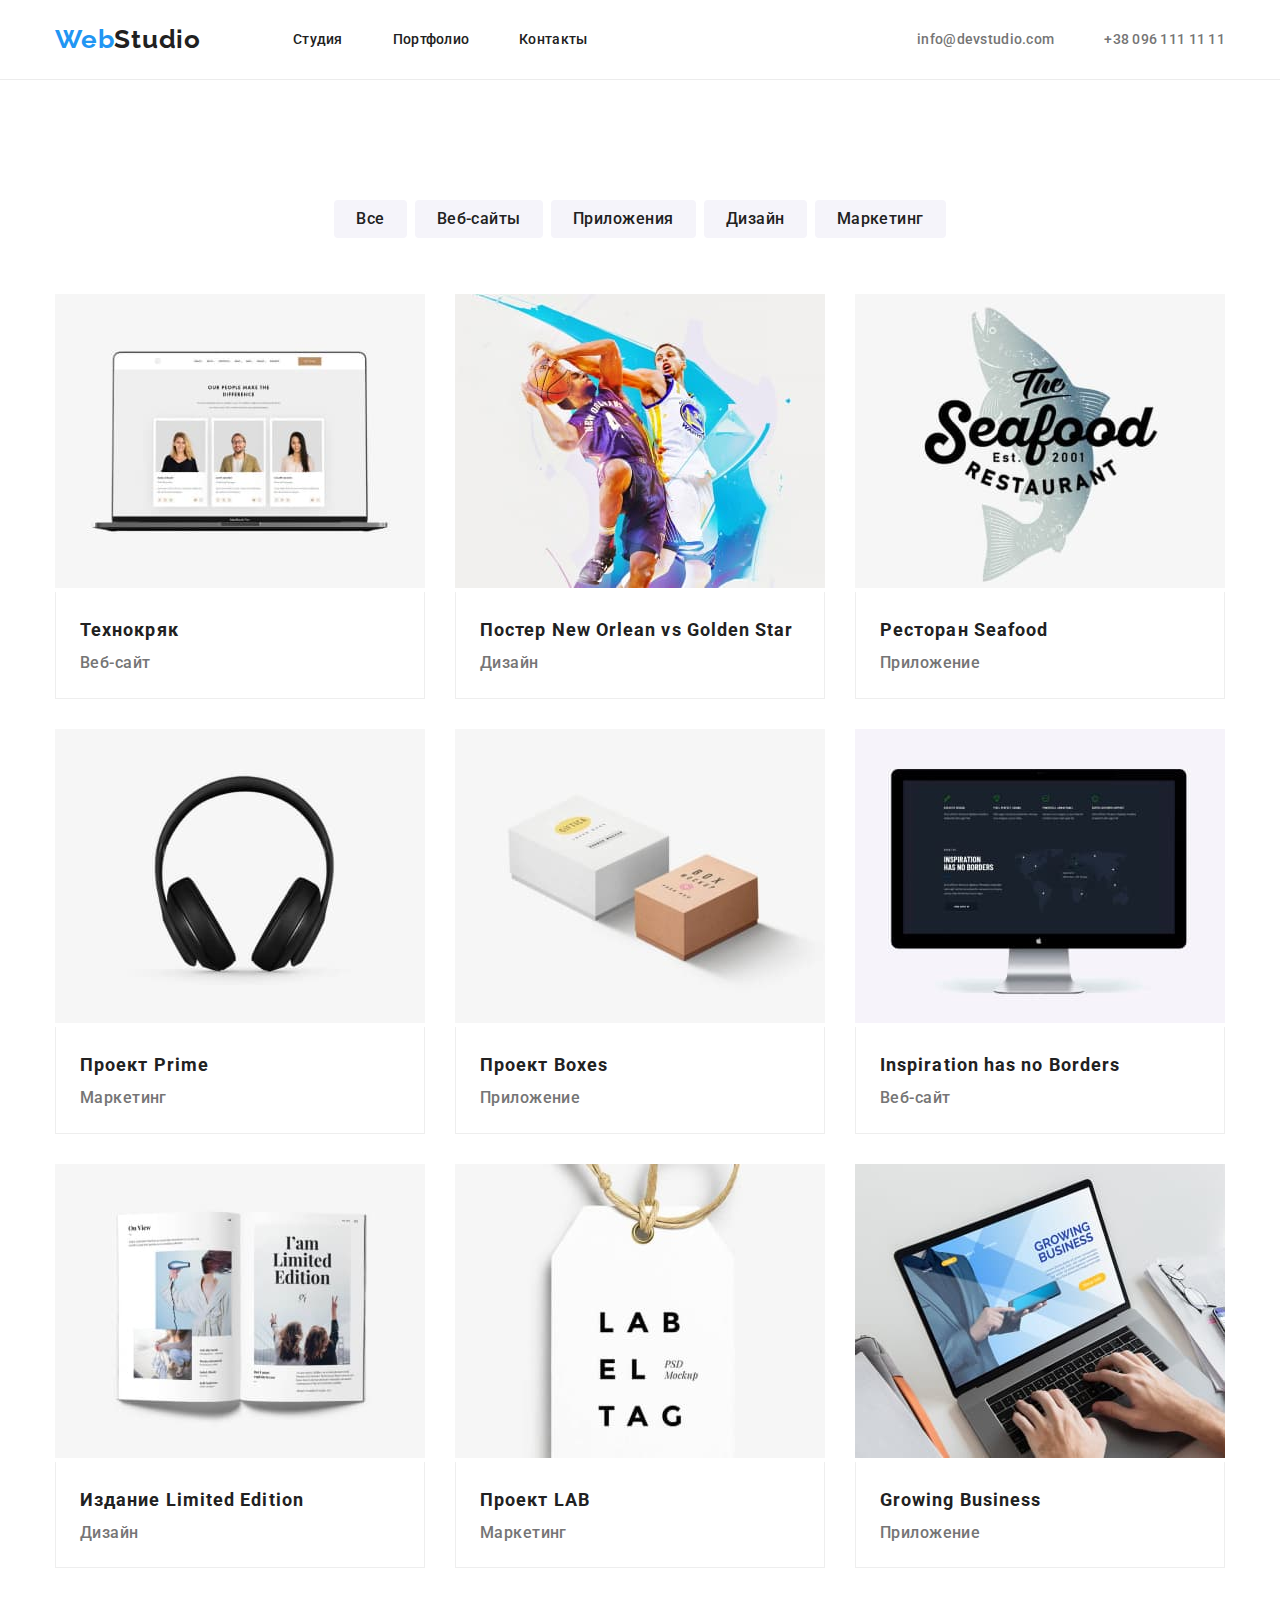
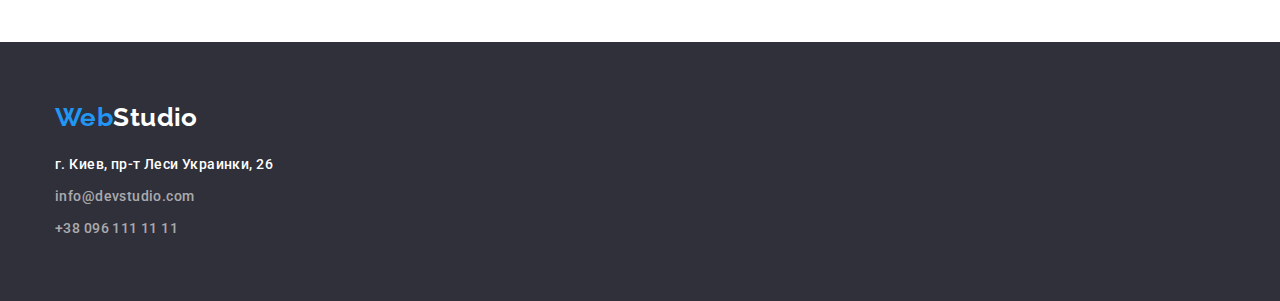
==== portfolio.html @ e168424d "ДЗ-4" ====
<!DOCTYPE html>
<html lang="ru">
<head>
    <meta charset="UTF-8">
    <meta name="viewport" content="width=device-width, initial-scale=1.0">
    <title>Document</title>
    <link rel="stylesheet" href="https://cdnjs.cloudflare.com/ajax/libs/modern-normalize/1.0.0/modern-normalize.min.css" />
    <link rel="stylesheet" href="https://fonts.googleapis.com/css2?family=Raleway:wght@700&family=Roboto:wght@400;500;700;900&display=swap"/>
    <link rel="preconnect" href="https://fonts.gstatic.com">
    <link rel="stylesheet" href="./css/styles.css">
</head>
<body>
    
    <!--Шапка-->
    <header>
        <div class="container">
            <a href="./index.html" class="logo-header">
                <span class="logo-header-web">Web</span>Studio
            </a>
            <nav>
                <ul class="nav-links">
                    <li class="nav-item"><a href="./index.html" class="link">Студия</a></li>
                    <li class="nav-item"><a href="./portfolio.html" class="link">Портфолио</a></li>
                    <li class="nav-item"><a href="#" class="link">Контакты</a></li>
                </ul>
            </nav>
    
            <ul class="contacts">
                <li class="contacts-item"><a href="mailto:info@devstudio.com"
                        class="link header-contacts">info@devstudio.com</a></li>
                <li class="contacts-item"><a href="telto:+380961111111" class="link header-contacts">+38 096 111 11 11</a>
                </li>
            </ul>
        </div>
    </header>
    
    <main>
        
    <section class="section">
        <div class="container">
        <h1 class="h1-none">Наши Web продукты</h1>
        <ul class="buttons">
            <li><button type="button" class="buttons-touch">Все</button></li>
            <li><button type="button" class="buttons-touch">Веб-сайты</button></li>
            <li><button type="button" class="buttons-touch">Приложения</button></li>
            <li><button type="button" class="buttons-touch">Дизайн</button></li>
            <li><button type="button" class="buttons-touch">Маркетинг</button></li>
        </ul>      

        <ul class="list">
            <li>
                <a class="list-a" href="">
                <img src="./img/reduced/imgportfolio1.jpg" alt="Работающий ноутбук">
                <div>
                    <h2>Технокряк</h2>
                    <p>Веб-сайт</p>
                </div>
                </a>
            </li>
            
            <li>
                <a class="list-a" href="">
                <img src="./img/reduced/imgportfolio2.jpg" alt="Два баскетболиста">
                <div>
                    <h2>Постер New Orlean vs Golden Star</h2>
                    <p>Дизайн</p>
                </div>
                </a>
            </li>
                       
            <li>
                <a class="list-a" href="">
                <img src="./img/reduced/imgportfolio3.jpg" alt="Логотип ресторана">
                <div>
                    <h2>Ресторан Seafood</h2>
                    <p>Приложение</p>
                </div>
                </a>
            </li>

            <li>
                <a class="list-a" href="">
                <img src="./img/reduced/imgportfolio4.jpg" alt="Наушники">
                <div>
                    <h2>Проект Prime</h2>
                    <p>Маркетинг</p>
                </div>
                </a>
            </li>
            

            <li>
                <a class="list-a" href="">
                <img src="./img/reduced/imgportfolio5.jpg" alt="Две коробки">
                <div>
                    <h2>Проект Boxes</h2>
                    <p>Приложение</p>
                </div>
                </a>
            </li>
            
            <li>
                <a class="list-a" href="">
                <img src="./img/reduced/imgportfolio6.jpg" alt="Монитор">
                <div>
                    <h2>Inspiration has no Borders</h2>
                    <p>Веб-сайт</p>
                </div>
                </a>
            </li>
            
            <li>
                <a class="list-a" href="">
                <img src="./img/reduced/imgportfolio7.jpg" alt="Открытая книга">
                <div>
                    <h2>Издание Limited Edition</h2>
                    <p>Дизайн</p>
                </div>
                </a>
            </li>
           
            <li>
                <a class="list-a" href="">
                <img src="./img/reduced/imgportfolio8.jpg" alt="Бирка LAB EL TAG">
                <div>
                    <h2>Проект LAB</h2>
                    <p>Маркетинг</p>
                </div>
                </a>
            </li>
            
            <li>
                <a class="list-a" href="">
                <img src="./img/reduced/imgportfolio9.jpg" alt="Кто-то работает за ноутбуком">
                <div>
                    <h2>Growing Business</h2>
                    <p>Приложение</p>
                </div>
                </a>
            </li>
        </ul>
        </div>
    </section>
    
    </main>

    <footer>
        <div class="container">
        <address>
            <a href="./index.html" class="logo-footer">
                Web<span class="logo-footer-studio">Studio</span>
            </a>
            <ul class="address-ul">
                <li><span class="footer-addres">г. Киев, пр-т Леси Украинки, 26</span></li>
                <li><a href="mailto:info@devstudio.com" class="link footer-contacts">info@devstudio.com</a></li>
                <li><a href="telto:+380961111111" class="link footer-contacts">+38 096 111 11 11</a></li>
            </ul>
        </address>
        </div>
    </footer>
    
</body>

</html>
---- css/styles.css ----
:root {
  --color-1: #212121;
  --color-2: #ffffff;
  --color-3: #757575;
  --color-4: #2196f3;
  --color-5: #afb1b8;
}

.container {
  width: 1200px;
  margin-right: auto;
  margin-left: auto;
  padding-right: 15px;
  padding-left: 15px;
}

ul {
  padding: 0px;
  margin: 0px;
}

li {
  list-style: none;
}

a {
  text-decoration: none;
}

h1,
h2,
h3 {
  margin-top: 0px;
  margin-bottom: 0px;
}

body {
  font-family: Roboto;
  font-weight: 500;
  font-size: 14px;
  line-height: 1.14;
  letter-spacing: 0.03em;

  color: var(--color-1);
}

main > section {
  padding-bottom: 94px;
}

main > .instrument,
.our-team {
  padding-top: 94px;
}

header {
  display: flex;
  height: 80px;
  font-size: 14px;
  letter-spacing: 0.02em;
  background: var(--color-2);
  border-bottom: 1px solid #ececec;
}

header > .container {
  display: flex;
  align-items: center;
}

.logo-header {
  display: flex;
  margin-right: 93px;

  width: 145px;
  height: 31px;
  color: var(--color-1);
  font-family: Raleway;
  font-weight: bold;
  text-decoration: none;
  font-size: 26px;
  line-height: 1.19;
  letter-spacing: 0.03em;
}

.logo-header-web {
  color: var(--color-4);
}

.nav-links {
  display: flex;
}

.nav-item {
  padding-top: 32px;
  padding-bottom: 32px;
}
.nav-item:not(:last-child) {
  margin-right: 50px;
}

.contacts {
  display: flex;
  margin-left: auto;
}

.contacts-item {
  padding-top: 32px;
  padding-bottom: 32px;
  text-align: center;
  align-items: center;
  justify-content: center;
  fill: var(--color-5);
}

.contacts-item svg {
  margin-right: 10px;
}

.contacts-item:not(:last-child) {
  margin-right: 50px;
}

.link {
  color: var(--color-1);
  text-decoration: none;
}

.header-contacts {
  letter-spacing: 0.02em;
  color: var(--color-3);
}

.link:hover,
.link:focus {
  color: var(--color-4);
  fill: var(--color-4);
}

h1 {
  font-weight: 900;
  font-size: 44px;
  line-height: 1.36;

  letter-spacing: 0.06em;
  text-transform: uppercase;
  color: var(--color-2);
}

.hero {
  background-color: #c4c4c4;
  background: rgba(47, 48, 58, 0.4);
  background-image: url("../img/img-hero.png");
  background-repeat: no-repeat;
  background-position: center;

  padding-top: 200px;
  padding-bottom: 200px;
}

.hero div > h1 {
  display: block;
  text-align: center;
  align-items: center;
  margin: auto;

  width: 696px;
  height: 120px;
}

.hero-button {
  display: flex;
  border-style: none;
  outline: none;
  padding: 10px 32px;

  background: var(--color-4);
  box-shadow: 0px 4px 4px rgba(0, 0, 0, 0.15);
  border-radius: 4px;
  cursor: pointer;
  margin: auto;
}

.hero-button-text {
  font-weight: bold;
  font-size: 16px;
  line-height: 1.87;
  margin: auto;
  display: flex;
  align-items: center;
  text-align: center;
  letter-spacing: 0.06em;
  color: var(--color-2);
}

.instruments-none {
  visibility: hidden;
}

.instruments {
  display: flex;
}

.instruments > .instruments-list:not(:last-child) {
  margin-right: 30px;
}

.instruments-list > svg {
  display: flex;
  width: 70px;
  height: 70px;
  margin: 25px auto;
}

.instruments-h3 {
  font-family: Roboto;
  width: 270px;
  font-weight: bold;
  margin-top: 30px;
  font-size: 14px;
  line-height: 1.14;
  letter-spacing: 0.03em;
  text-transform: uppercase;
}

.instruments-text {
  width: 270px;
  line-height: 1.71;
  color: var(--color-3);
}

/* Чем занимаемся */
.our-work-list {
  display: flex;
}

.our-work-h2 {
  margin-bottom: 50px;

  font-weight: bold;
  font-size: 36px;
  line-height: 1.17;
  text-align: center;
}

.our-work-list > li:not(:last-child) {
  margin-right: 30px;
}

/* Наша команда */
.our-team {
  font-size: 16px;
  line-height: 1.19;
}

.our-team-h2 {
  margin-bottom: 50px;
  font-weight: bold;
  font-size: 36px;
  line-height: 1.17;
  text-align: center;
}

.professional {
  display: flex;
}

.professional > li {
  width: 270px;
  background: var(--color-2);
  box-shadow: 0px 1px 3px rgba(0, 0, 0, 0.12), 0px 1px 1px rgba(0, 0, 0, 0.14),
    0px 2px 1px rgba(0, 0, 0, 0.2);
  border-radius: 0px 0px 4px 4px;
}

.professional > li:not(:last-child) {
  margin-right: 30px;
}

.professional > li > img {
  margin-bottom: 30px;
}

.our-team-h3 {
  text-align: center;
  margin-bottom: 10px;
  font-size: 16px;
  font-weight: 500;
}

.our-team-p {
  text-align: center;
  color: var(--color-3);
}

.social-network {
  display: flex;
  justify-content: center;
  margin-bottom: 30px;
}

.social-network > li:not(:last-child) {
  margin-right: 10px;
}

.social-network-link {
  display: inline-flex;
  justify-content: center;
  align-items: center;
  width: 44px;
  height: 44px;
  border-radius: 50%;
  color: var(--color-5);
  background-color: var(--color-2);
}

.social-network-link:hover,
.social-network-link:focus {
  background-color: var(--color-4);
  color: var(--color-2);
}

.social-network-icon {
  width: 20px;
  height: 20px;

  fill: currentColor;
}

/* Постоянные клиенты */
.cliets {
  display: flex;
}
.cliets-h2 {
  font-style: normal;
  font-weight: bold;
  margin-bottom: 50px;
  font-size: 36px;
  line-height: 1.17;
  text-align: center;
}

.clients-link {
  display: flex;
  width: 170px;
  height: 90px;
  justify-content: center;
  align-items: center;

  fill: var(--color-5);
  border: 1px solid var(--color-5);
  border-radius: 4px;
}

.clients-link:hover,
.clients-link:focus {
  color: var(--color-4);
  fill: var(--color-4);
  border-color: var(--color-4);
}

.cliets > li:not(:last-child) {
  margin-right: 30px;
}

footer {
  background: #2f303a;
  padding-top: 60px;
  padding-bottom: 60px;
}

footer > .container {
  display: flex;
}

address {
  display: block;
}

.address-ul {
  margin-top: 20px;
}

.address-ul > li:not(:last-child) {
  margin-bottom: 8px;
}

.logo-footer {
  color: var(--color-4);
  font-family: Raleway;
  font-style: normal;
  text-decoration: none;
  font-weight: bold;
  font-size: 26px;
  line-height: 1.19;
}

.logo-footer-studio {
  color: var(--color-2);
}

.footer-addres {
  font-style: normal;
  line-height: 1.71;
  color: var(--color-2);
}

.footer-contacts {
  font-style: normal;
  line-height: 1.71;
  letter-spacing: 0.03em;
  color: rgba(255, 255, 255, 0.6);
}

.footer-sn {
  display: block;
  margin-left: 70px;
}

.footer-h3 {
  margin-bottom: 20px;
  color: var(--color-2);
}

.footer-sn a {
  color: var(--color-2);
  background-color: rgba(255, 255, 255, 0.1);
}

button {
  font-family: inherit;
}

/* portfolio start */

.section {
  padding-top: 114px;
  padding-bottom: 74px;
}

.h1-none {
  display: none;
}

.buttons > li:not(:last-child) {
  margin-right: 8px;
}

.buttons {
  display: flex;
  outline: transparent;
  justify-content: center;
  margin-top: 6px;
  margin-bottom: 56px;
  color: var(--color-1);
  line-height: 1.62;
}

.buttons-touch {
  font-weight: 500;
  font-size: 16px;
  line-height: 1.62;

  text-align: center;
  letter-spacing: 0.03em;

  padding: 6px 22px;
  border-radius: 4px;
  border: none;
  color: var(--color-1);
  background: #f5f4fa;
}

.buttons-touch:hover {
  background: var(--color-4);
  box-shadow: 0px 3px 1px rgba(0, 0, 0, 0.1), 0px 1px 2px rgba(0, 0, 0, 0.08),
    0px 2px 2px rgba(0, 0, 0, 0.12);
  border-radius: 4px;
  border: none;
  color: var(--color-2);
}

.list {
  display: flex;
  flex-wrap: wrap;
}

.list div {
  width: 370px;
  background: var(--color-2);
  border-right: 1px solid #eeeeee;
  border-bottom: 1px solid #eeeeee;
  border-left: 1px solid #eeeeee;
  margin: 0 30px 30px 0;
}

.list-a {
  display: block;
}

.list-a:hover,
.list-a:focus {
  box-shadow: 0px 1px 1px rgba(0, 0, 0, 0.12), 0px 4px 4px rgba(0, 0, 0, 0.06),
    1px 4px 6px rgba(0, 0, 0, 0.16);
}

.list img {
  margin: 0;
}

.list div {
  margin: 0;
  padding: 20px 24px;
}

.list h2 {
  margin: 0;
  font-size: 18px;
  line-height: 2;
  letter-spacing: 0.06em;
  color: var(--color-1);
}

.list p {
  margin: 0;
  font-size: 16px;
  line-height: 1.87;
  color: var(--color-3);
}

.list > li {
  margin: 0 30px 30px 0;
}

.list > li:nth-child(3n) {
  margin-right: 0;
}
.list > li:nth-last-child(-n + 3) {
  margin-bottom: 0;
}

/* portfolio end */
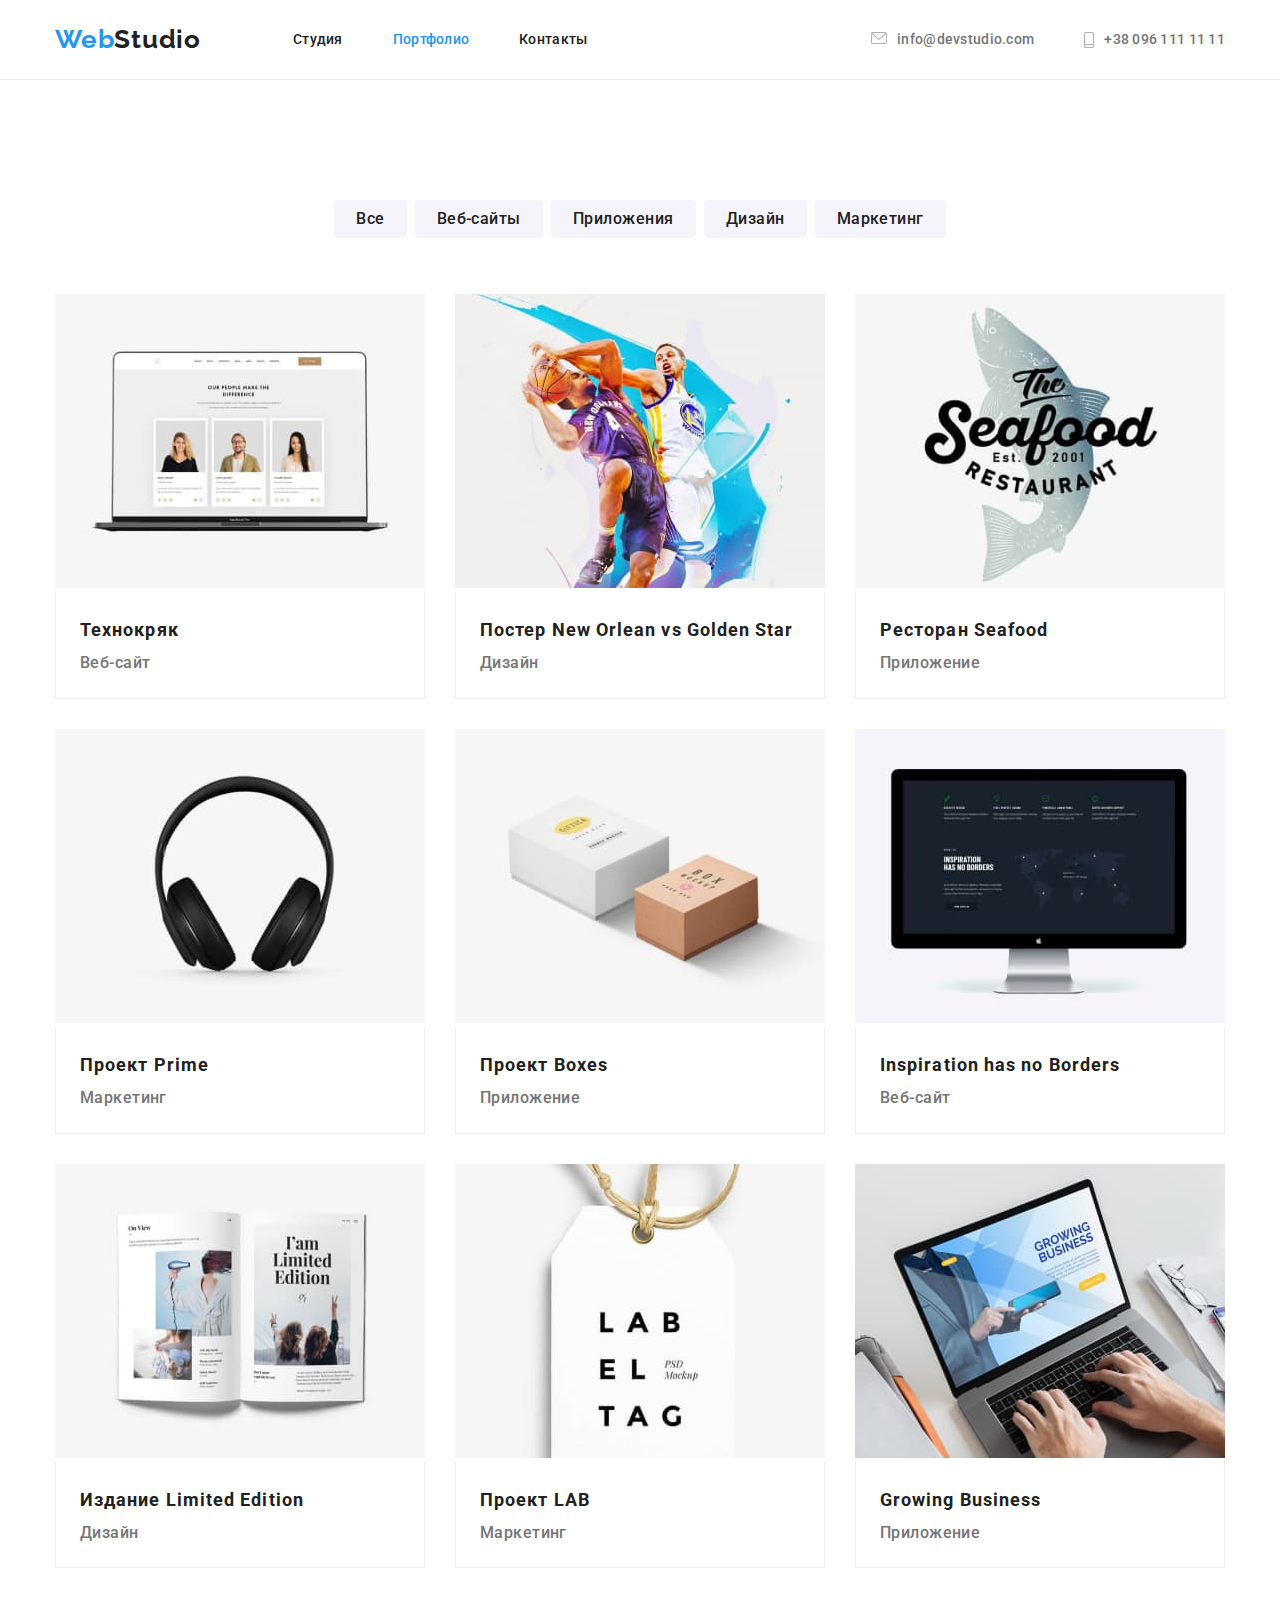
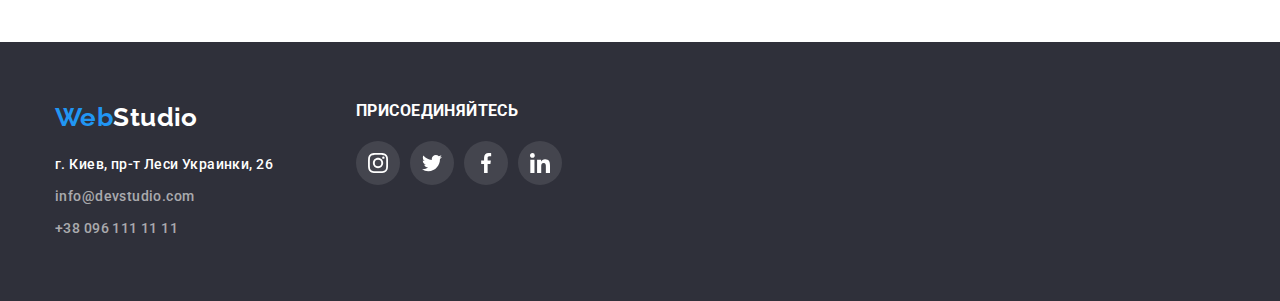
==== commit 5c7eec93: "ДЗ-4(1)" ====
--- a/portfolio.html
+++ b/portfolio.html
@@ -19,16 +19,26 @@
             </a>
             <nav>
                 <ul class="nav-links">
-                    <li class="nav-item"><a href="./index.html" class="link">Студия</a></li>
-                    <li class="nav-item"><a href="./portfolio.html" class="link">Портфолио</a></li>
-                    <li class="nav-item"><a href="#" class="link">Контакты</a></li>
+                    <li class="nav-li"><a href="./index.html" class="link nav-item">Студия</a></li>
+                    <li class="nav-li"><a href="./portfolio.html" class="link nav-item active">Портфолио</a></li>
+                    <li class="nav-li"><a href="#" class="link nav-item">Контакты</a></li>
                 </ul>
             </nav>
     
             <ul class="contacts">
-                <li class="contacts-item"><a href="mailto:info@devstudio.com"
-                        class="link header-contacts">info@devstudio.com</a></li>
-                <li class="contacts-item"><a href="telto:+380961111111" class="link header-contacts">+38 096 111 11 11</a>
+                <li class="contacts-item">
+                    <a href="mailto:info@devstudio.com" class="link header-contacts">
+                        <svg width="16" height="12">
+                            <use href="./img/icon.svg#icon-envelope"></use>
+                        </svg>
+                        info@devstudio.com</a>
+                </li>
+                <li class="contacts-item">
+                    <a href="telto:+380961111111" class="link header-contacts">
+                        <svg width="10" height="16">
+                            <use href="./img/icon.svg#icon-smartphone"></use>
+                        </svg>
+                        +38 096 111 11 11</a>
                 </li>
             </ul>
         </div>
@@ -146,16 +156,49 @@
 
     <footer>
         <div class="container">
-        <address>
-            <a href="./index.html" class="logo-footer">
-                Web<span class="logo-footer-studio">Studio</span>
-            </a>
-            <ul class="address-ul">
-                <li><span class="footer-addres">г. Киев, пр-т Леси Украинки, 26</span></li>
-                <li><a href="mailto:info@devstudio.com" class="link footer-contacts">info@devstudio.com</a></li>
-                <li><a href="telto:+380961111111" class="link footer-contacts">+38 096 111 11 11</a></li>
-            </ul>
-        </address>
+            <address>
+                <a href="./index.html" class="logo-footer">
+                    Web<span class="logo-footer-studio">Studio</span>
+                </a>
+                <ul class="address-ul">
+                    <li><span class="footer-addres">г. Киев, пр-т Леси Украинки, 26</span></li>
+                    <li><a href="mailto:info@devstudio.com" class="link footer-contacts">info@devstudio.com</a></li>
+                    <li><a href="telto:+380961111111" class="link footer-contacts">+38 096 111 11 11</a></li>
+                </ul>
+            </address>
+            <div class="footer-sn">
+                <h3 class="footer-h3">присоединяйтесь</h3>
+                <ul class="social-network">
+                    <li>
+                        <a class="social-network-link" href="">
+                            <svg class="social-network-icon">
+                                <use href="./img/icon.svg#icon-instagram"></use>
+                            </svg>
+                        </a>
+                    </li>
+                    <li>
+                        <a class="social-network-link" href="">
+                            <svg class="social-network-icon">
+                                <use href="./img/icon.svg#icon-twitter"></use>
+                            </svg>
+                        </a>
+                    </li>
+                    <li>
+                        <a class="social-network-link" href="">
+                            <svg class="social-network-icon">
+                                <use href="./img/icon.svg#icon-facebook"></use>
+                            </svg>
+                        </a>
+                    </li>
+                    <li>
+                        <a class="social-network-link" href="">
+                            <svg class="social-network-icon">
+                                <use href="./img/icon.svg#icon-linkedin"></use>
+                            </svg>
+                        </a>
+                    </li>
+                </ul>
+            </div>
         </div>
     </footer>
     
--- a/css/styles.css
+++ b/css/styles.css
@@ -94,38 +94,38 @@
   padding-top: 32px;
   padding-bottom: 32px;
 }
-.nav-item:not(:last-child) {
-  margin-right: 50px;
-}
-
-.contacts {
-  display: flex;
-  margin-left: auto;
-}
-
-.contacts-item {
-  padding-top: 32px;
-  padding-bottom: 32px;
-  text-align: center;
-  align-items: center;
-  justify-content: center;
-  fill: var(--color-5);
-}
-
-.contacts-item svg {
-  margin-right: 10px;
-}
-
-.contacts-item:not(:last-child) {
-  margin-right: 50px;
-}
 
 .link {
   color: var(--color-1);
   text-decoration: none;
 }
 
+.nav-li:not(:last-child) {
+  margin-right: 50px;
+}
+
+.contacts {
+  display: flex;
+  margin-left: auto;
+}
+
+.contacts-item {
+  align-items: center;
+  fill: var(--color-5);
+}
+
+.contacts-item svg {
+  margin-right: 10px;
+}
+
+.contacts-item:not(:last-child) {
+  margin-right: 50px;
+}
+
 .header-contacts {
+  display: flex;
+  padding-top: 32px;
+  padding-bottom: 32px;
   letter-spacing: 0.02em;
   color: var(--color-3);
 }
@@ -134,6 +134,10 @@
 .link:focus {
   color: var(--color-4);
   fill: var(--color-4);
+}
+
+.active {
+  color: var(--color-4);
 }
 
 h1 {
@@ -156,6 +160,12 @@
   padding-top: 200px;
   padding-bottom: 200px;
 }
+.hero-h1 {
+  max-width: 700px;
+  margin-right: auto;
+  margin-left: auto;
+  margin-bottom: 30px;
+}
 
 .hero div > h1 {
   display: block;
@@ -169,8 +179,8 @@
 
 .hero-button {
   display: flex;
-  border-style: none;
-  outline: none;
+  border: none;
+  /* outline: none; */
   padding: 10px 32px;
 
   background: var(--color-4);
@@ -370,10 +380,12 @@
 
 footer > .container {
   display: flex;
+  text-align: baseline;
 }
 
 address {
   display: block;
+  min-width: 231px;
 }
 
 .address-ul {
@@ -414,6 +426,7 @@
 .footer-sn {
   display: block;
   margin-left: 70px;
+  text-transform: uppercase;
 }
 
 .footer-h3 {
@@ -470,7 +483,8 @@
   background: #f5f4fa;
 }
 
-.buttons-touch:hover {
+.buttons-touch:hover,
+.buttons-touch:focus {
   background: var(--color-4);
   box-shadow: 0px 3px 1px rgba(0, 0, 0, 0.1), 0px 1px 2px rgba(0, 0, 0, 0.08),
     0px 2px 2px rgba(0, 0, 0, 0.12);
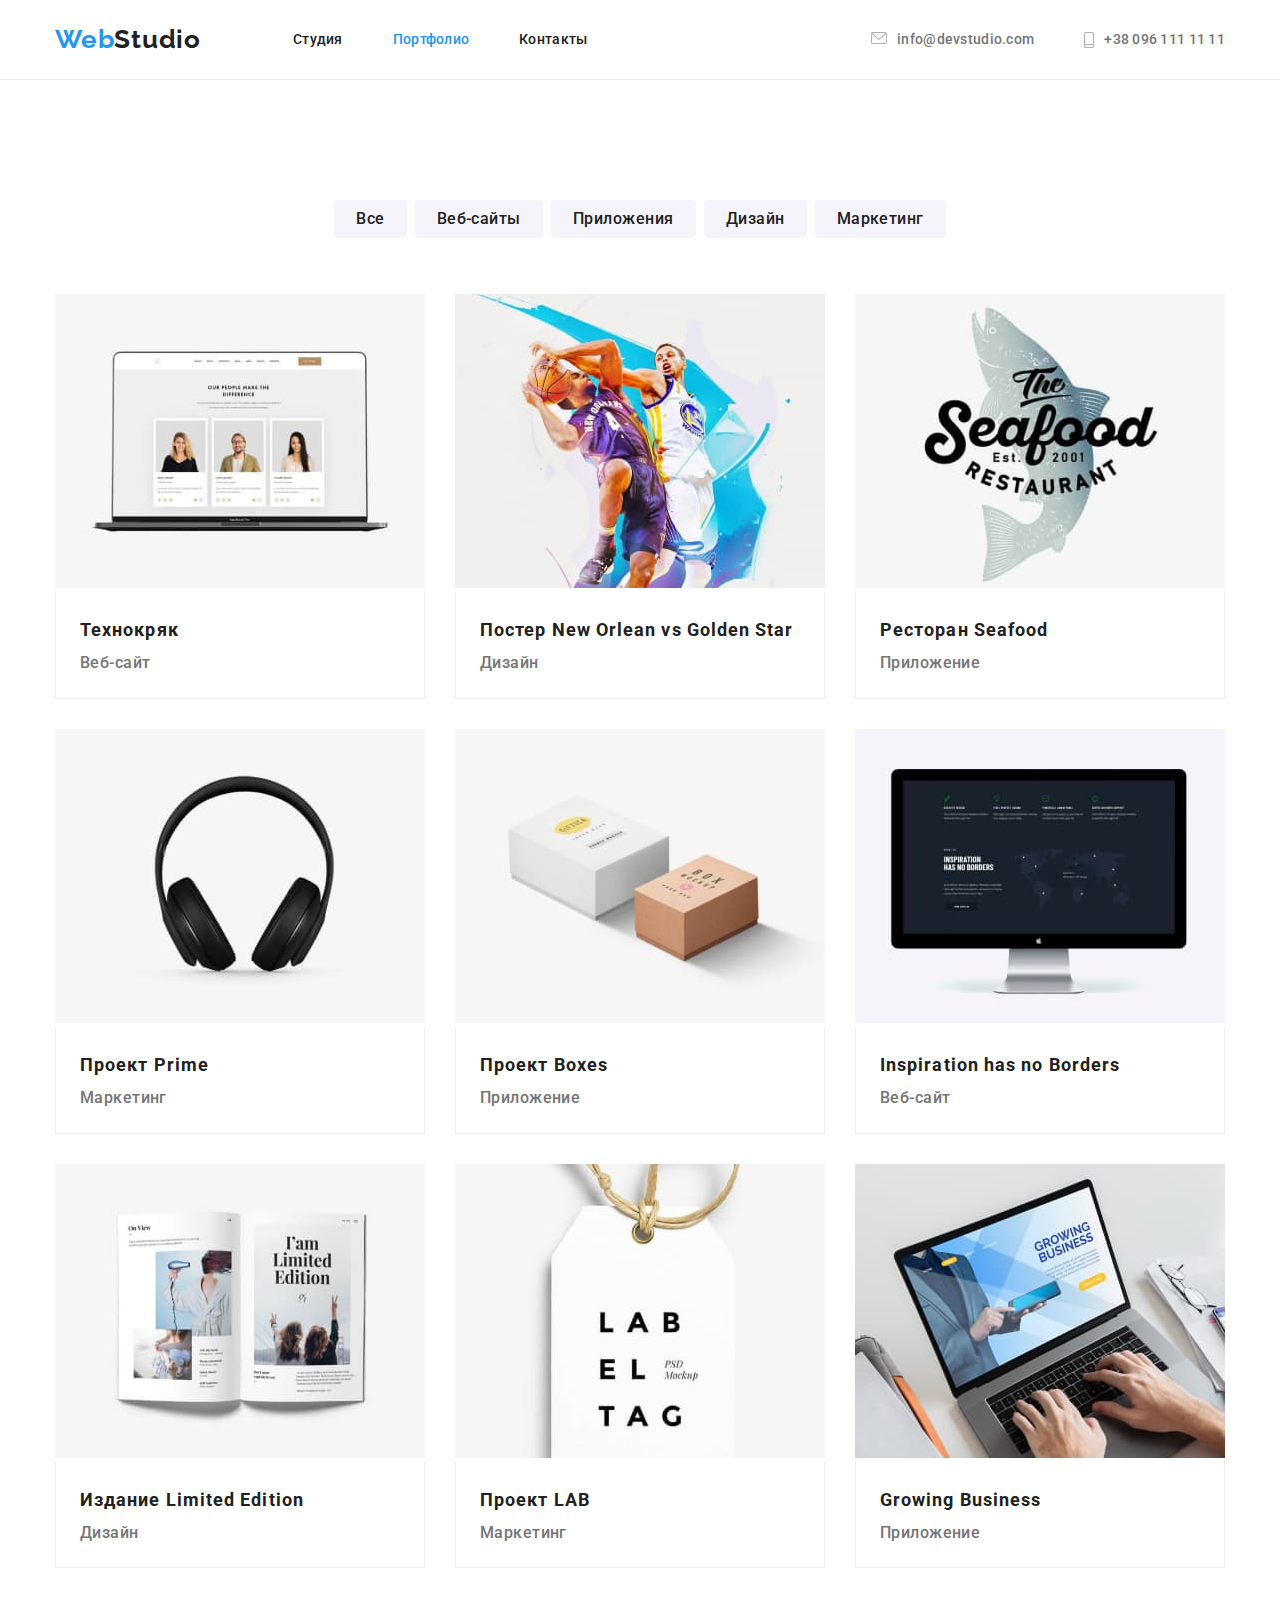
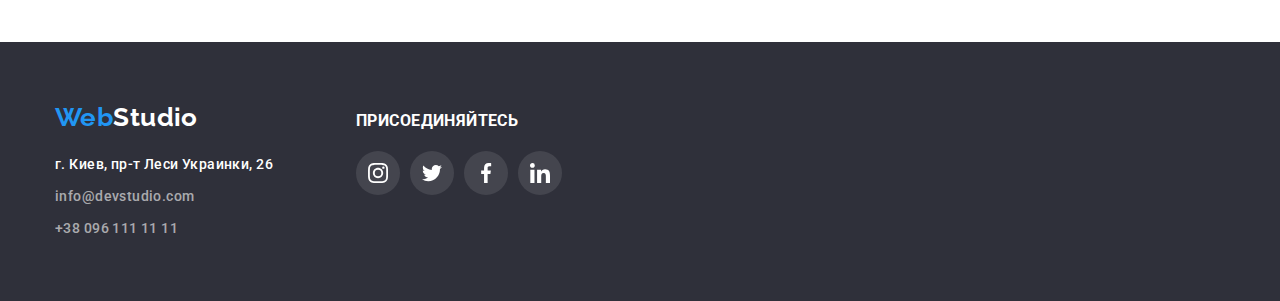
==== commit 477924ea: "ДЗ-4(2)" ====
--- a/portfolio.html
+++ b/portfolio.html
@@ -34,7 +34,7 @@
                         info@devstudio.com</a>
                 </li>
                 <li class="contacts-item">
-                    <a href="telto:+380961111111" class="link header-contacts">
+                    <a href="tel:+380961111111" class="link header-contacts">
                         <svg width="10" height="16">
                             <use href="./img/icon.svg#icon-smartphone"></use>
                         </svg>
@@ -163,7 +163,7 @@
                 <ul class="address-ul">
                     <li><span class="footer-addres">г. Киев, пр-т Леси Украинки, 26</span></li>
                     <li><a href="mailto:info@devstudio.com" class="link footer-contacts">info@devstudio.com</a></li>
-                    <li><a href="telto:+380961111111" class="link footer-contacts">+38 096 111 11 11</a></li>
+                    <li><a href="tel:+380961111111" class="link footer-contacts">+38 096 111 11 11</a></li>
                 </ul>
             </address>
             <div class="footer-sn">
--- a/css/styles.css
+++ b/css/styles.css
@@ -218,7 +218,11 @@
   display: flex;
   width: 70px;
   height: 70px;
-  margin: 25px auto;
+  padding: 25px auto;
+  width: 100%;
+
+  background: #f5f4fa;
+  border-radius: 4px;
 }
 
 .instruments-h3 {
@@ -380,7 +384,7 @@
 
 footer > .container {
   display: flex;
-  text-align: baseline;
+  align-items: baseline;
 }
 
 address {
